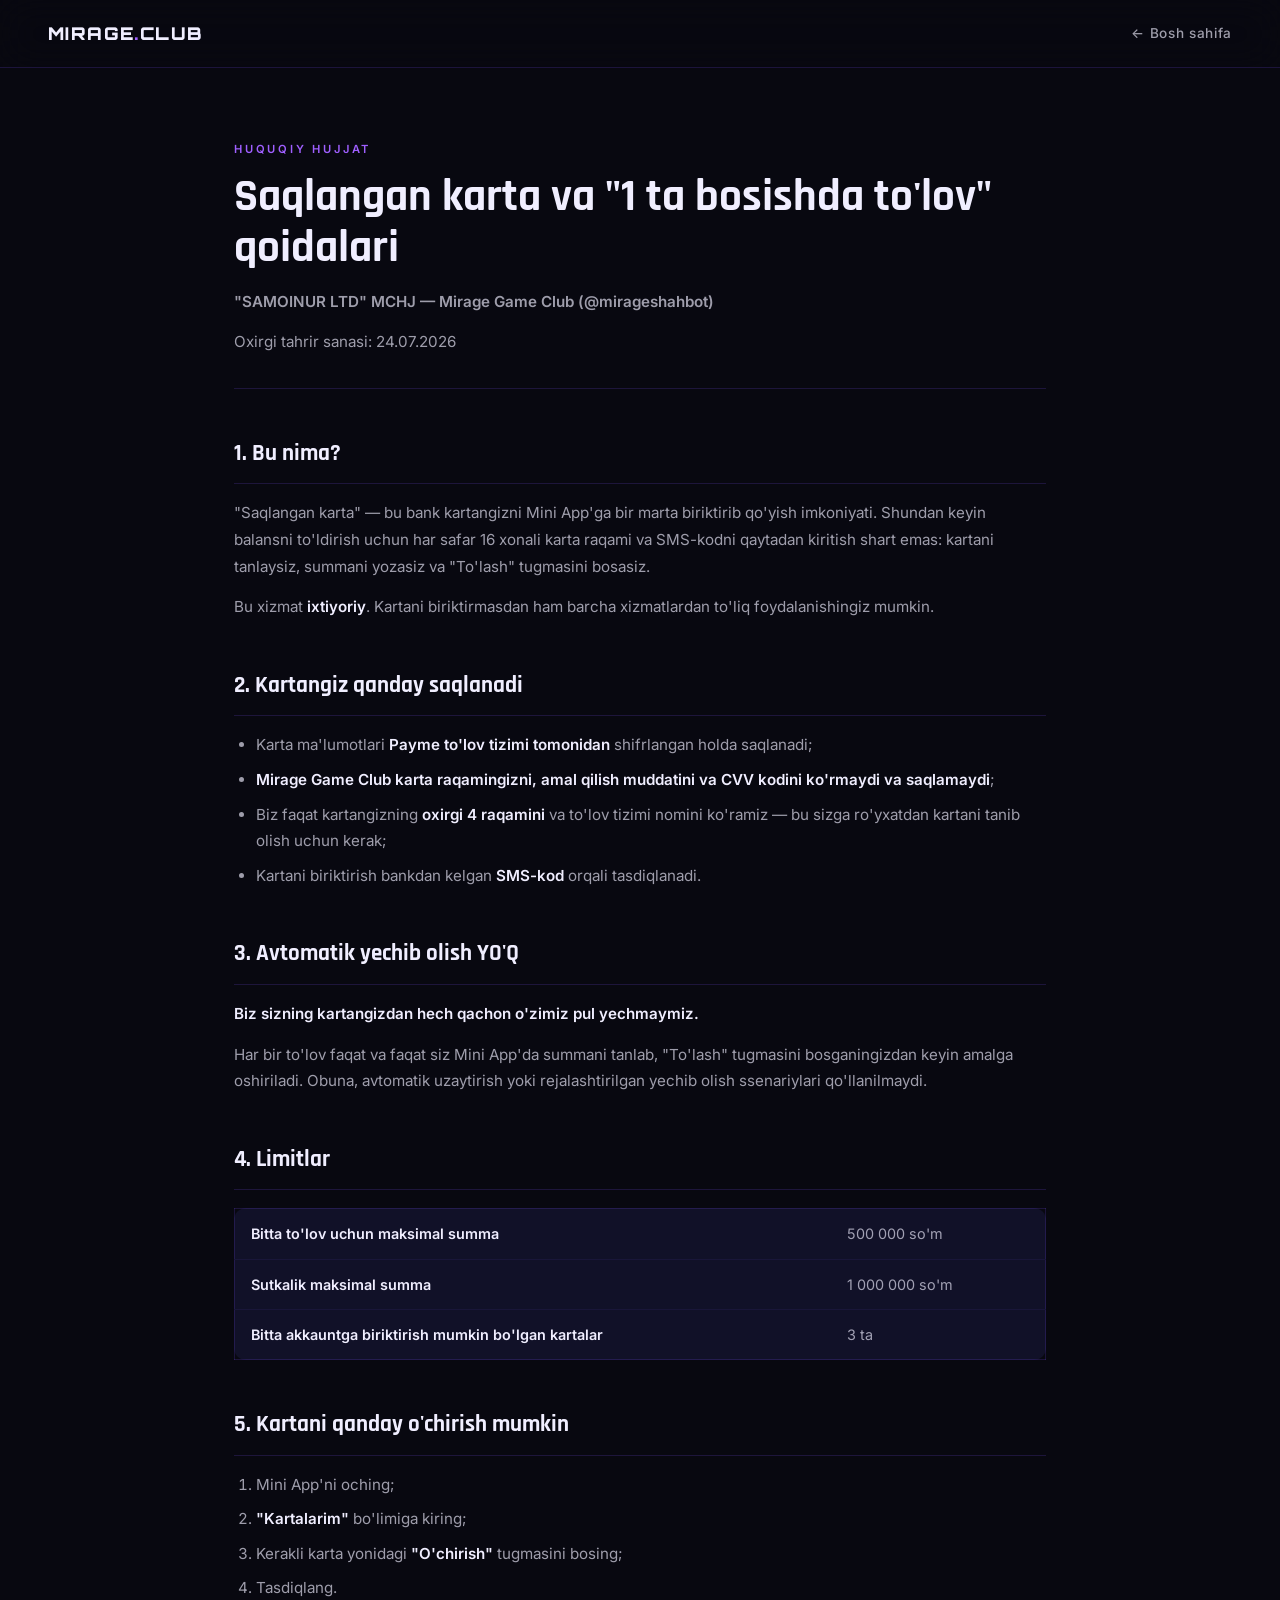
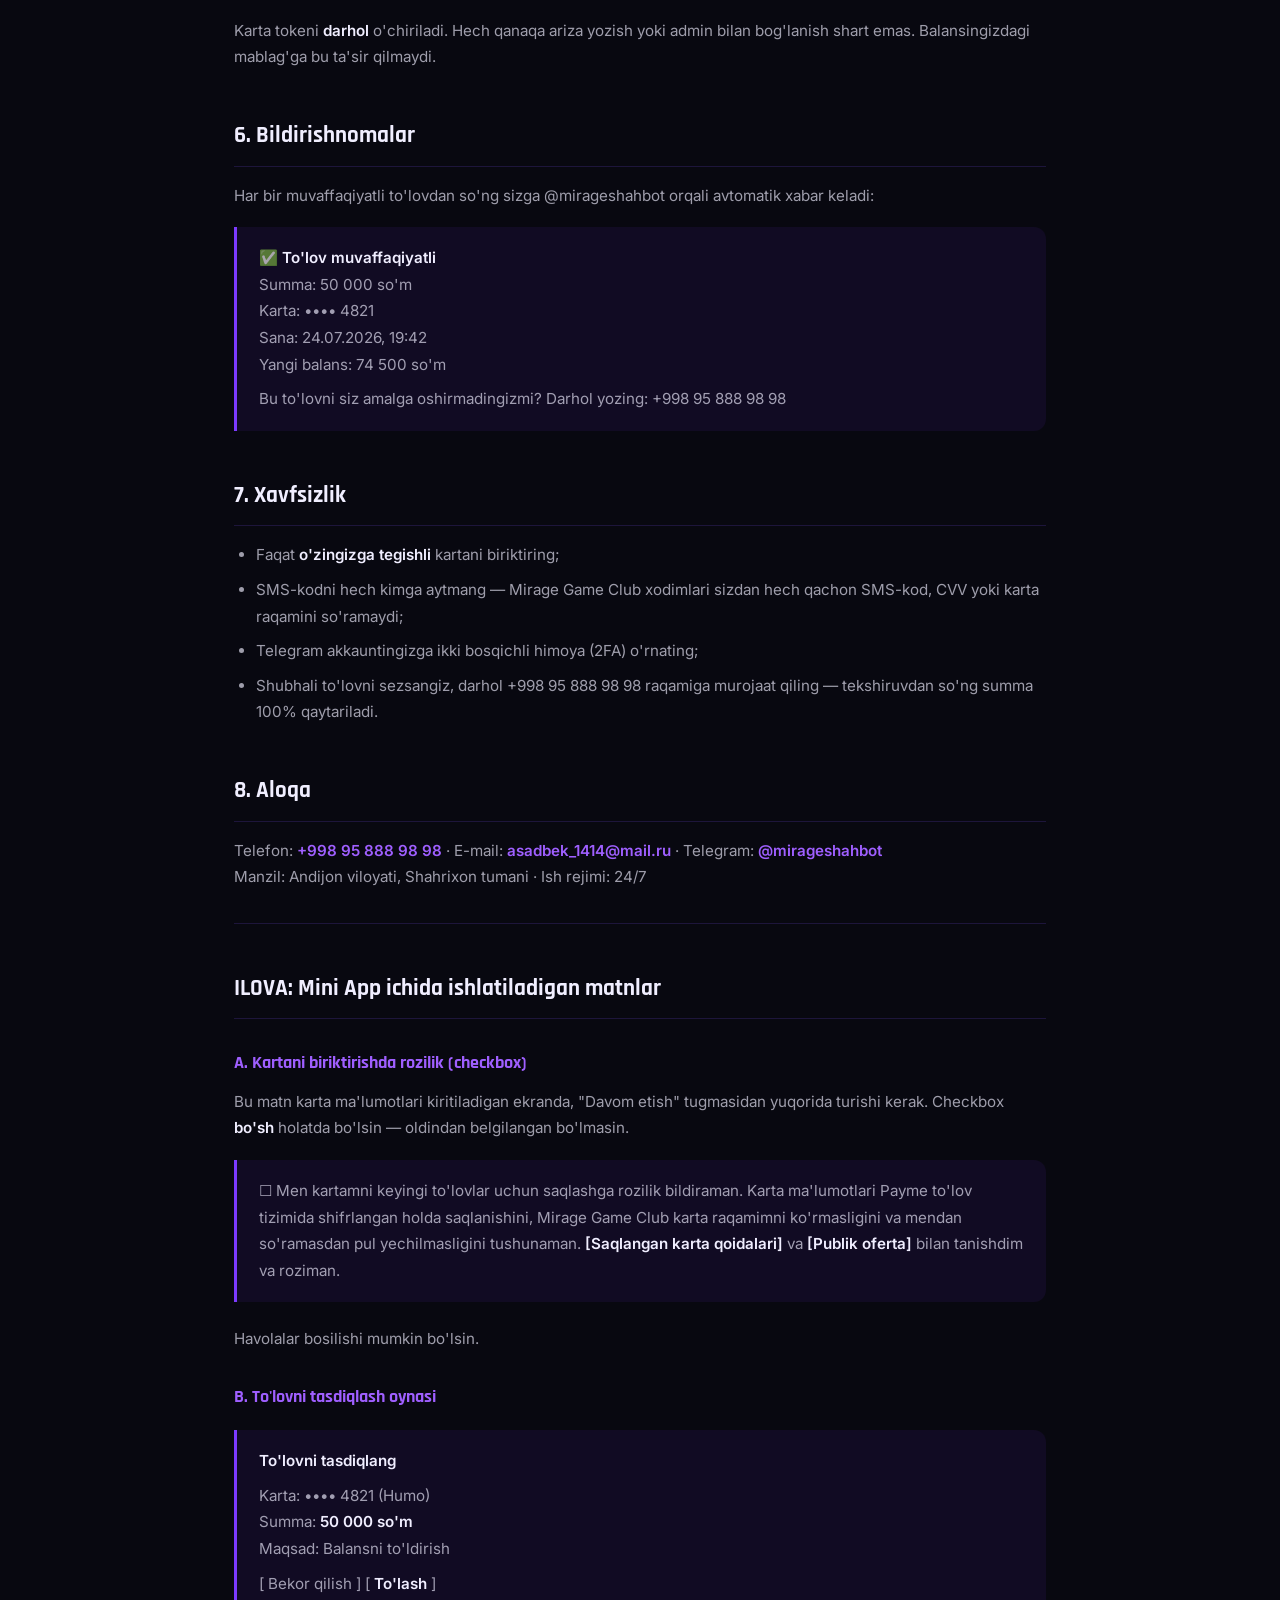
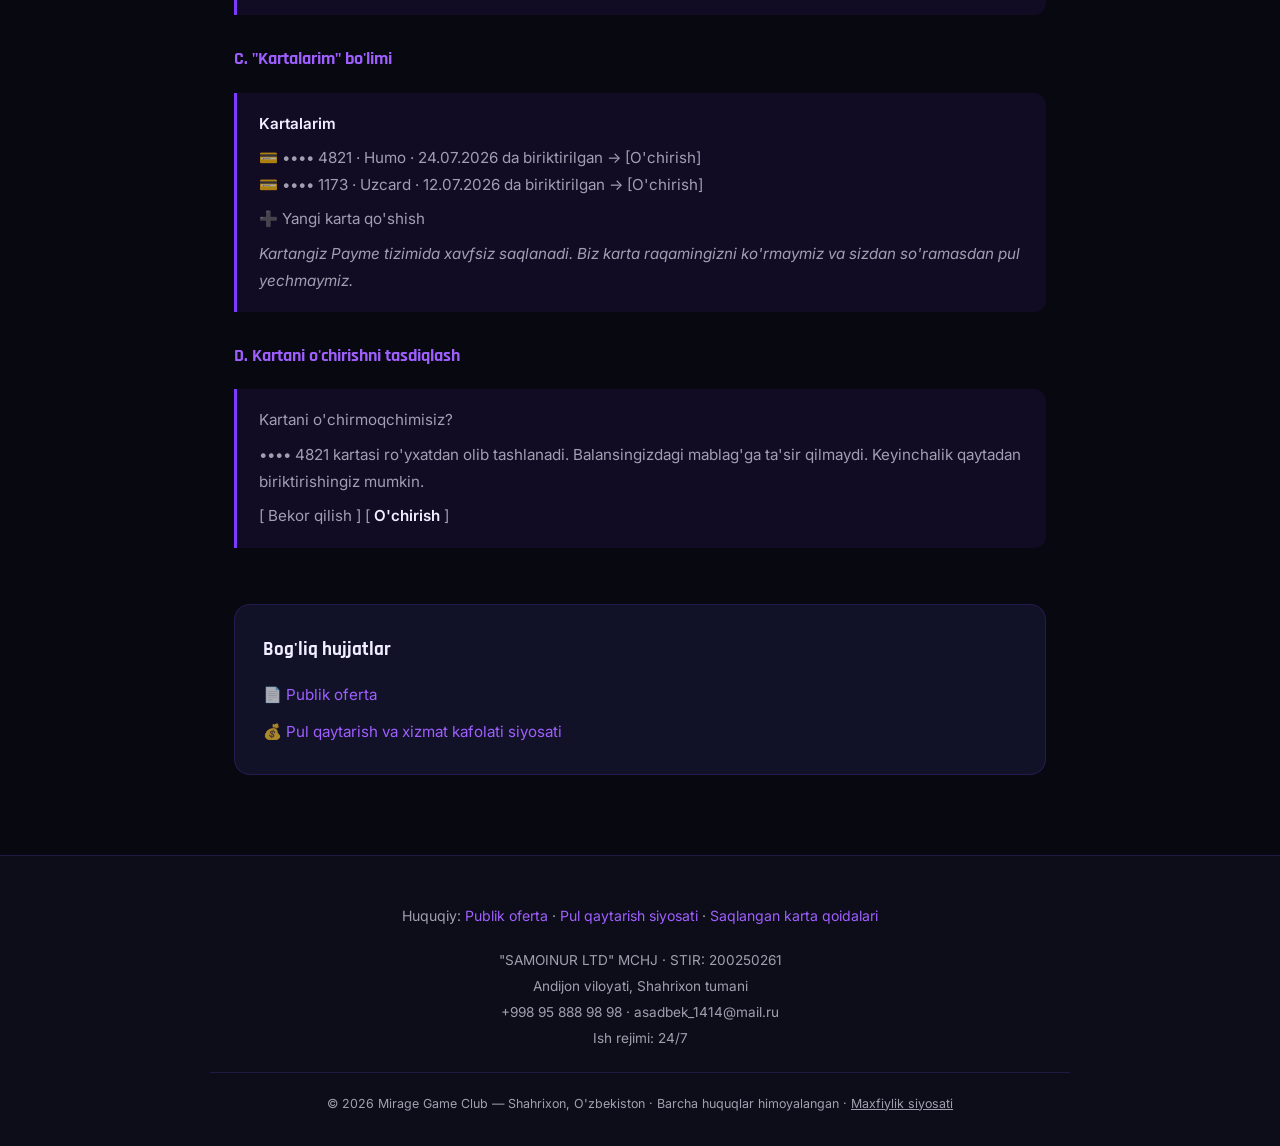
==== karta-qoidalari/index.html @ 08c04ea5 "Add Payme-required legal pages and site-wide footer requisites Adds /oferta, /qaytarish, /karta-qoid" ====
<!DOCTYPE html>
<html lang="uz">
<head>
<meta charset="UTF-8">
<meta name="viewport" content="width=device-width, initial-scale=1.0">
<title>Saqlangan karta qoidalari — Mirage Game Club</title>
<meta name="description" content="Mirage Game Club (SAMOINUR LTD MChJ) saqlangan karta va 1 ta bosishda to'lov qoidalari: karta qanday saqlanadi, limitlar, kartani o'chirish va xavfsizlik.">
<link rel="canonical" href="https://miragegameclub.uz/karta-qoidalari/">
<link rel="stylesheet" href="/legal.css">
</head>
<body>

<nav class="legal-nav">
  <a href="/" class="nav-logo">MIRAGE<span>.</span>CLUB</a>
  <a href="/" class="nav-home">← Bosh sahifa</a>
</nav>

<main class="legal-main">
  <div class="section-label">Huquqiy hujjat</div>
  <h1>Saqlangan karta va "1 ta bosishda to'lov" qoidalari</h1>
  <p class="doc-sub">"SAMOINUR LTD" MCHJ — Mirage Game Club (@mirageshahbot)</p>
  <p class="doc-meta">Oxirgi tahrir sanasi: 24.07.2026</p>

  <hr class="doc-divider">

  <h2>1. Bu nima?</h2>
  <p>"Saqlangan karta" — bu bank kartangizni Mini App'ga bir marta biriktirib qo'yish imkoniyati. Shundan keyin balansni to'ldirish uchun har safar 16 xonali karta raqami va SMS-kodni qaytadan kiritish shart emas: kartani tanlaysiz, summani yozasiz va "To'lash" tugmasini bosasiz.</p>
  <p>Bu xizmat <strong>ixtiyoriy</strong>. Kartani biriktirmasdan ham barcha xizmatlardan to'liq foydalanishingiz mumkin.</p>

  <h2>2. Kartangiz qanday saqlanadi</h2>
  <ul>
    <li>Karta ma'lumotlari <strong>Payme to'lov tizimi tomonidan</strong> shifrlangan holda saqlanadi;</li>
    <li><strong>Mirage Game Club karta raqamingizni, amal qilish muddatini va CVV kodini ko'rmaydi va saqlamaydi</strong>;</li>
    <li>Biz faqat kartangizning <strong>oxirgi 4 raqamini</strong> va to'lov tizimi nomini ko'ramiz — bu sizga ro'yxatdan kartani tanib olish uchun kerak;</li>
    <li>Kartani biriktirish bankdan kelgan <strong>SMS-kod</strong> orqali tasdiqlanadi.</li>
  </ul>

  <h2>3. Avtomatik yechib olish YO'Q</h2>
  <p><strong>Biz sizning kartangizdan hech qachon o'zimiz pul yechmaymiz.</strong></p>
  <p>Har bir to'lov faqat va faqat siz Mini App'da summani tanlab, "To'lash" tugmasini bosganingizdan keyin amalga oshiriladi. Obuna, avtomatik uzaytirish yoki rejalashtirilgan yechib olish ssenariylari qo'llanilmaydi.</p>

  <h2>4. Limitlar</h2>
  <div class="table-scroll">
    <table class="legal-table kv">
      <tbody>
        <tr><td>Bitta to'lov uchun maksimal summa</td><td>500 000 so'm</td></tr>
        <tr><td>Sutkalik maksimal summa</td><td>1 000 000 so'm</td></tr>
        <tr><td>Bitta akkauntga biriktirish mumkin bo'lgan kartalar</td><td>3 ta</td></tr>
      </tbody>
    </table>
  </div>

  <h2>5. Kartani qanday o'chirish mumkin</h2>
  <ol>
    <li>Mini App'ni oching;</li>
    <li><strong>"Kartalarim"</strong> bo'limiga kiring;</li>
    <li>Kerakli karta yonidagi <strong>"O'chirish"</strong> tugmasini bosing;</li>
    <li>Tasdiqlang.</li>
  </ol>
  <p>Karta tokeni <strong>darhol</strong> o'chiriladi. Hech qanaqa ariza yozish yoki admin bilan bog'lanish shart emas. Balansingizdagi mablag'ga bu ta'sir qilmaydi.</p>

  <h2>6. Bildirishnomalar</h2>
  <p>Har bir muvaffaqiyatli to'lovdan so'ng sizga @mirageshahbot orqali avtomatik xabar keladi:</p>
  <blockquote>
    <p>✅ <strong>To'lov muvaffaqiyatli</strong><br>
    Summa: 50 000 so'm<br>
    Karta: •••• 4821<br>
    Sana: 24.07.2026, 19:42<br>
    Yangi balans: 74 500 so'm</p>
    <p>Bu to'lovni siz amalga oshirmadingizmi? Darhol yozing: +998 95 888 98 98</p>
  </blockquote>

  <h2>7. Xavfsizlik</h2>
  <ul>
    <li>Faqat <strong>o'zingizga tegishli</strong> kartani biriktiring;</li>
    <li>SMS-kodni hech kimga aytmang — Mirage Game Club xodimlari sizdan hech qachon SMS-kod, CVV yoki karta raqamini so'ramaydi;</li>
    <li>Telegram akkauntingizga ikki bosqichli himoya (2FA) o'rnating;</li>
    <li>Shubhali to'lovni sezsangiz, darhol +998 95 888 98 98 raqamiga murojaat qiling — tekshiruvdan so'ng summa 100% qaytariladi.</li>
  </ul>

  <h2>8. Aloqa</h2>
  <p>Telefon: <strong><a href="tel:+998958889898">+998 95 888 98 98</a></strong> · E-mail: <strong><a href="mailto:asadbek_1414@mail.ru">asadbek_1414@mail.ru</a></strong> · Telegram: <strong><a href="https://t.me/mirageshahbot" target="_blank" rel="noopener">@mirageshahbot</a></strong><br>
  Manzil: Andijon viloyati, Shahrixon tumani · Ish rejimi: 24/7</p>

  <hr class="doc-divider">

  <h2>ILOVA: Mini App ichida ishlatiladigan matnlar</h2>

  <h3>A. Kartani biriktirishda rozilik (checkbox)</h3>
  <p>Bu matn karta ma'lumotlari kiritiladigan ekranda, "Davom etish" tugmasidan yuqorida turishi kerak. Checkbox <strong>bo'sh</strong> holatda bo'lsin — oldindan belgilangan bo'lmasin.</p>
  <blockquote>
    <p>☐ Men kartamni keyingi to'lovlar uchun saqlashga rozilik bildiraman. Karta ma'lumotlari Payme to'lov tizimida shifrlangan holda saqlanishini, Mirage Game Club karta raqamimni ko'rmasligini va mendan so'ramasdan pul yechilmasligini tushunaman. <strong>[Saqlangan karta qoidalari]</strong> va <strong>[Publik oferta]</strong> bilan tanishdim va roziman.</p>
  </blockquote>
  <p>Havolalar bosilishi mumkin bo'lsin.</p>

  <h3>B. To'lovni tasdiqlash oynasi</h3>
  <blockquote>
    <p><strong>To'lovni tasdiqlang</strong></p>
    <p>Karta: •••• 4821 (Humo)<br>
    Summa: <strong>50 000 so'm</strong><br>
    Maqsad: Balansni to'ldirish</p>
    <p>[ Bekor qilish ] [ <strong>To'lash</strong> ]</p>
  </blockquote>

  <h3>C. "Kartalarim" bo'limi</h3>
  <blockquote>
    <p><strong>Kartalarim</strong></p>
    <p>💳 •••• 4821 · Humo · 24.07.2026 da biriktirilgan → [O'chirish]<br>
    💳 •••• 1173 · Uzcard · 12.07.2026 da biriktirilgan → [O'chirish]</p>
    <p>➕ Yangi karta qo'shish</p>
    <p><em>Kartangiz Payme tizimida xavfsiz saqlanadi. Biz karta raqamingizni ko'rmaymiz va sizdan so'ramasdan pul yechmaymiz.</em></p>
  </blockquote>

  <h3>D. Kartani o'chirishni tasdiqlash</h3>
  <blockquote>
    <p>Kartani o'chirmoqchimisiz?</p>
    <p>•••• 4821 kartasi ro'yxatdan olib tashlanadi. Balansingizdagi mablag'ga ta'sir qilmaydi. Keyinchalik qaytadan biriktirishingiz mumkin.</p>
    <p>[ Bekor qilish ] [ <strong>O'chirish</strong> ]</p>
  </blockquote>

  <div class="related-docs">
    <h2>Bog'liq hujjatlar</h2>
    <ul>
      <li>📄 <a href="/oferta/">Publik oferta</a></li>
      <li>💰 <a href="/qaytarish/">Pul qaytarish va xizmat kafolati siyosati</a></li>
    </ul>
  </div>
</main>

<footer class="site-footer">
  <div class="footer-inner">
    <div class="footer-legal-links">
      Huquqiy: <a href="/oferta/">Publik oferta</a> · <a href="/qaytarish/">Pul qaytarish siyosati</a> · <a href="/karta-qoidalari/">Saqlangan karta qoidalari</a>
    </div>
    <div class="footer-requisites">
      "SAMOINUR LTD" MCHJ · STIR: 200250261<br>
      Andijon viloyati, Shahrixon tumani<br>
      <a href="tel:+998958889898">+998 95 888 98 98</a> · <a href="mailto:asadbek_1414@mail.ru">asadbek_1414@mail.ru</a><br>
      Ish rejimi: 24/7
    </div>
    <div class="footer-bottom">
      © 2026 Mirage Game Club — Shahrixon, O'zbekiston · Barcha huquqlar himoyalangan · <a href="/privacy-policy.html" style="color:var(--muted);text-decoration:underline;">Maxfiylik siyosati</a>
    </div>
  </div>
</footer>

</body>
</html>
---- legal.css ----
@import url('https://fonts.googleapis.com/css2?family=Rajdhani:wght@400;500;600;700&family=Inter:wght@300;400;500;600&family=Orbitron:wght@700;900&display=swap');

:root {
  --black: #080810;
  --dark: #0d0d1a;
  --card: #111128;
  --border: rgba(120,80,255,0.18);
  --neon: #7c3aff;
  --neon-bright: #9f5fff;
  --neon-glow: rgba(124,58,255,0.45);
  --cyan: #00d4ff;
  --white: #f0eeff;
  --muted: rgba(240,238,255,0.65);
  --gold: #ffd166;
}

*, *::before, *::after { box-sizing: border-box; margin: 0; padding: 0; }
html { scroll-behavior: smooth; }
body {
  background: var(--black);
  color: var(--white);
  font-family: 'Inter', sans-serif;
  line-height: 1.75;
  overflow-x: hidden;
}

nav.legal-nav {
  position: fixed; top: 0; left: 0; right: 0; z-index: 100;
  display: flex; align-items: center; justify-content: space-between;
  padding: 18px 48px; backdrop-filter: blur(20px);
  -webkit-backdrop-filter: blur(20px);
  background: rgba(8,8,16,0.75); border-bottom: 1px solid var(--border);
}
.nav-logo {
  font-family: 'Orbitron', monospace; font-size: 1.1rem; font-weight: 900;
  letter-spacing: 0.08em; color: var(--white); text-decoration: none;
}
.nav-logo span { color: var(--neon-bright); }
.nav-home {
  color: var(--muted); text-decoration: none; font-size: 0.85rem;
  font-weight: 500; letter-spacing: 0.05em; transition: color 0.2s;
}
.nav-home:hover { color: var(--white); }

main.legal-main {
  max-width: 860px; margin: 0 auto;
  padding: 140px 24px 80px;
  position: relative; z-index: 2;
}
.section-label {
  font-size: 0.7rem; font-weight: 600; letter-spacing: 0.25em;
  text-transform: uppercase; color: var(--neon-bright); margin-bottom: 12px;
}
.legal-main h1 {
  font-family: 'Rajdhani', sans-serif;
  font-size: clamp(1.8rem, 4.5vw, 2.8rem);
  font-weight: 700; line-height: 1.15; margin-bottom: 14px;
}
.doc-sub { color: var(--white); font-weight: 600; font-size: 1rem; margin-bottom: 18px; }
.doc-meta { color: var(--muted); font-size: 0.88rem; margin-bottom: 6px; }
.doc-divider { border: none; border-top: 1px solid var(--border); margin: 32px 0; }

.legal-main h2 {
  font-family: 'Rajdhani', sans-serif; font-size: 1.45rem; font-weight: 700;
  margin: 44px 0 16px; padding-bottom: 10px;
  border-bottom: 1px solid var(--border);
}
.legal-main h3 {
  font-family: 'Rajdhani', sans-serif; font-size: 1.12rem; font-weight: 700;
  margin: 28px 0 10px; color: var(--neon-bright);
}
.legal-main p { color: var(--muted); font-size: 0.95rem; margin-bottom: 14px; }
.legal-main strong { color: var(--white); font-weight: 600; }
.legal-main ul, .legal-main ol { padding-left: 22px; margin-bottom: 16px; }
.legal-main li { color: var(--muted); font-size: 0.95rem; margin-bottom: 8px; }
.legal-main a { color: var(--neon-bright); text-decoration: none; }
.legal-main a:hover { text-decoration: underline; }

.table-scroll { overflow-x: auto; margin: 18px 0 24px; -webkit-overflow-scrolling: touch; }
.legal-table {
  width: 100%; min-width: 480px; border-collapse: collapse;
  background: var(--card); border: 1px solid var(--border); border-radius: 12px;
}
.legal-table th {
  font-size: 0.72rem; font-weight: 600; letter-spacing: 0.1em;
  text-transform: uppercase; color: var(--neon-bright);
  padding: 12px 16px; text-align: left;
  border-bottom: 1px solid var(--border);
}
.legal-table td {
  font-size: 0.9rem; padding: 12px 16px; color: var(--muted);
  border-bottom: 1px solid rgba(120,80,255,0.08); vertical-align: top;
}
.legal-table tr:last-child td { border-bottom: none; }
.legal-table td:first-child { color: var(--white); }
.legal-table.kv td:first-child { white-space: nowrap; font-weight: 600; }

.legal-main blockquote {
  border-left: 3px solid var(--neon);
  background: rgba(124,58,255,0.08);
  border-radius: 0 12px 12px 0;
  padding: 18px 22px; margin: 18px 0 24px;
}
.legal-main blockquote p { margin-bottom: 8px; }
.legal-main blockquote p:last-child { margin-bottom: 0; }

.related-docs {
  margin-top: 56px; padding: 28px;
  background: var(--card); border: 1px solid var(--border); border-radius: 16px;
}
.related-docs h2 {
  margin: 0 0 16px; padding: 0; border: none;
  font-size: 1.2rem;
}
.related-docs ul { list-style: none; padding: 0; margin: 0; }
.related-docs li { margin-bottom: 10px; }
.related-docs li:last-child { margin-bottom: 0; }

footer.site-footer {
  padding: 48px 24px 32px; background: var(--dark);
  border-top: 1px solid var(--border); position: relative; z-index: 2;
}
.site-footer .footer-inner { max-width: 860px; margin: 0 auto; text-align: center; }
.footer-legal-links { font-size: 0.88rem; color: var(--muted); margin-bottom: 20px; }
.footer-legal-links a { color: var(--neon-bright); text-decoration: none; }
.footer-legal-links a:hover { text-decoration: underline; }
.footer-requisites { font-size: 0.85rem; color: var(--muted); line-height: 1.9; margin-bottom: 20px; }
.footer-requisites a { color: var(--muted); text-decoration: none; }
.footer-requisites a:hover { color: var(--neon-bright); }
.site-footer .footer-bottom {
  border-top: 1px solid var(--border); padding-top: 20px;
  font-size: 0.78rem; color: var(--muted);
}

@media (max-width: 900px) {
  nav.legal-nav { padding: 16px 24px; }
  main.legal-main { padding: 120px 20px 60px; }
}
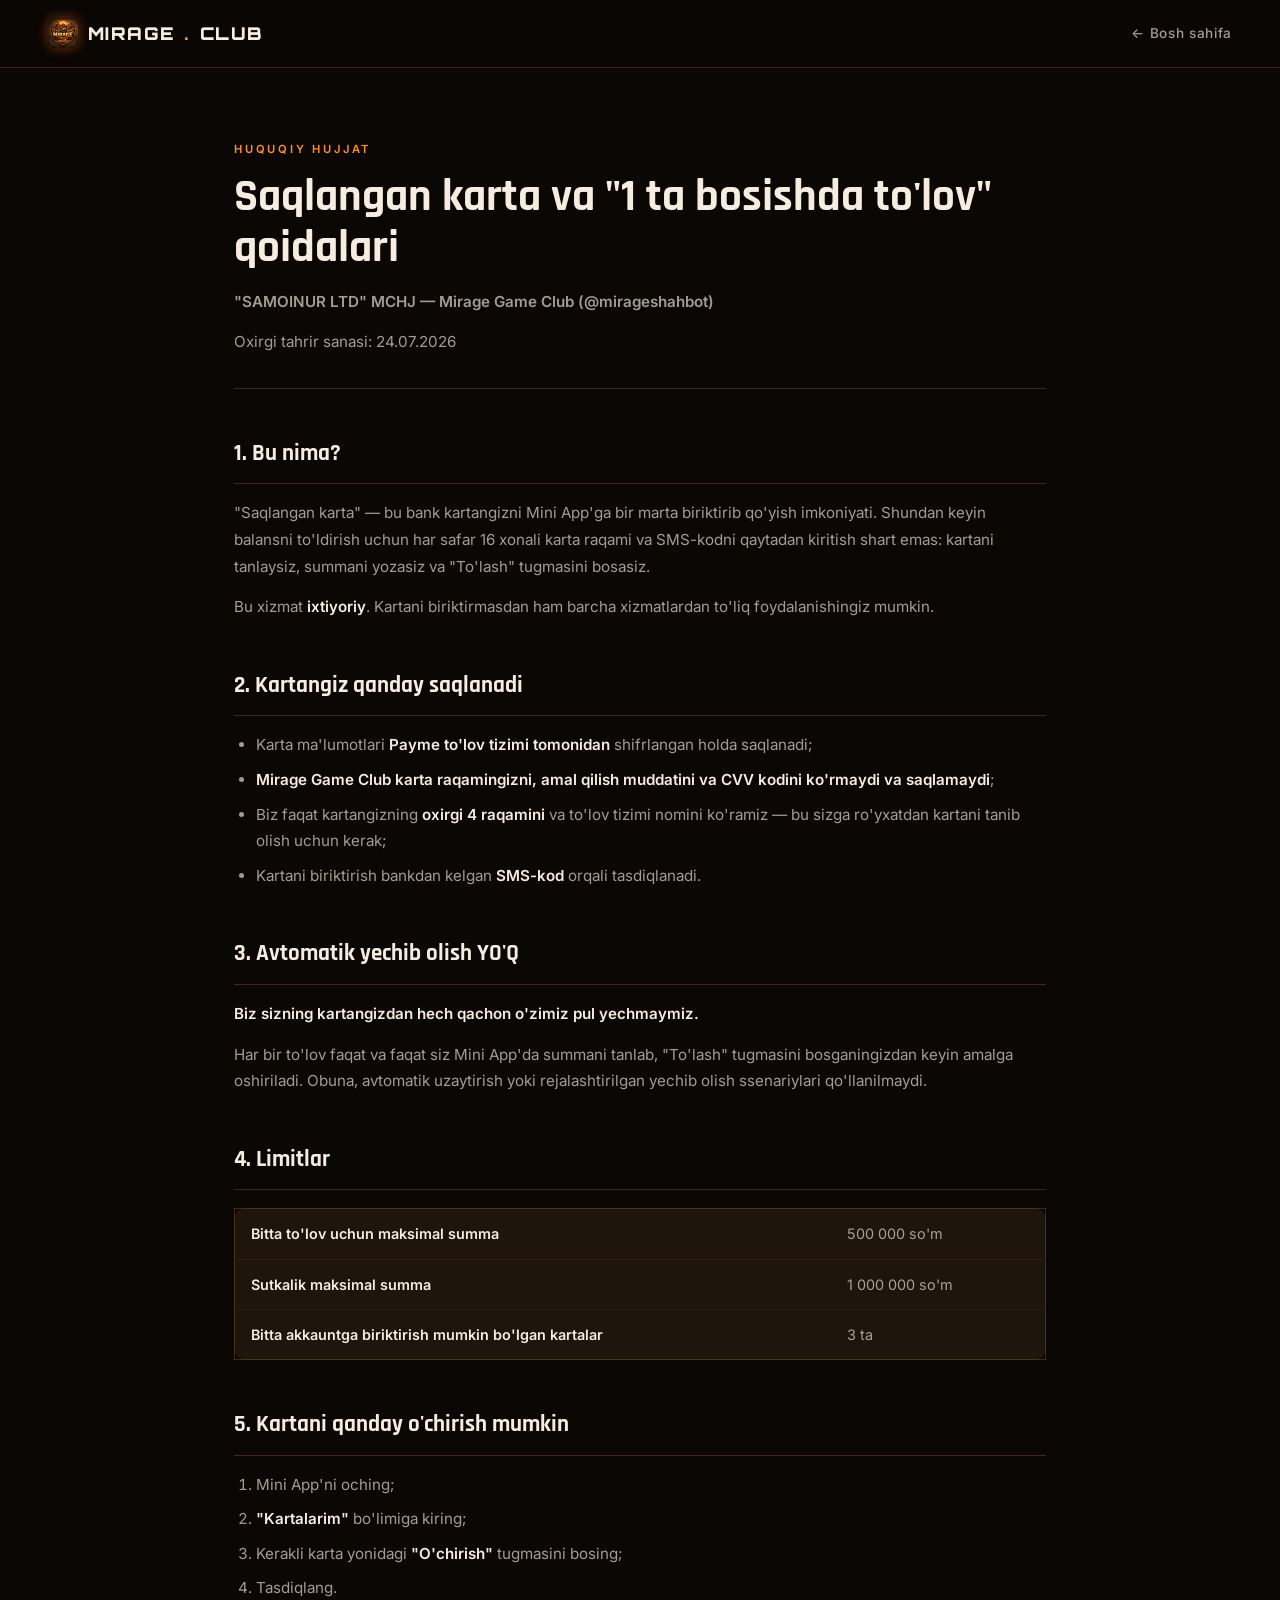
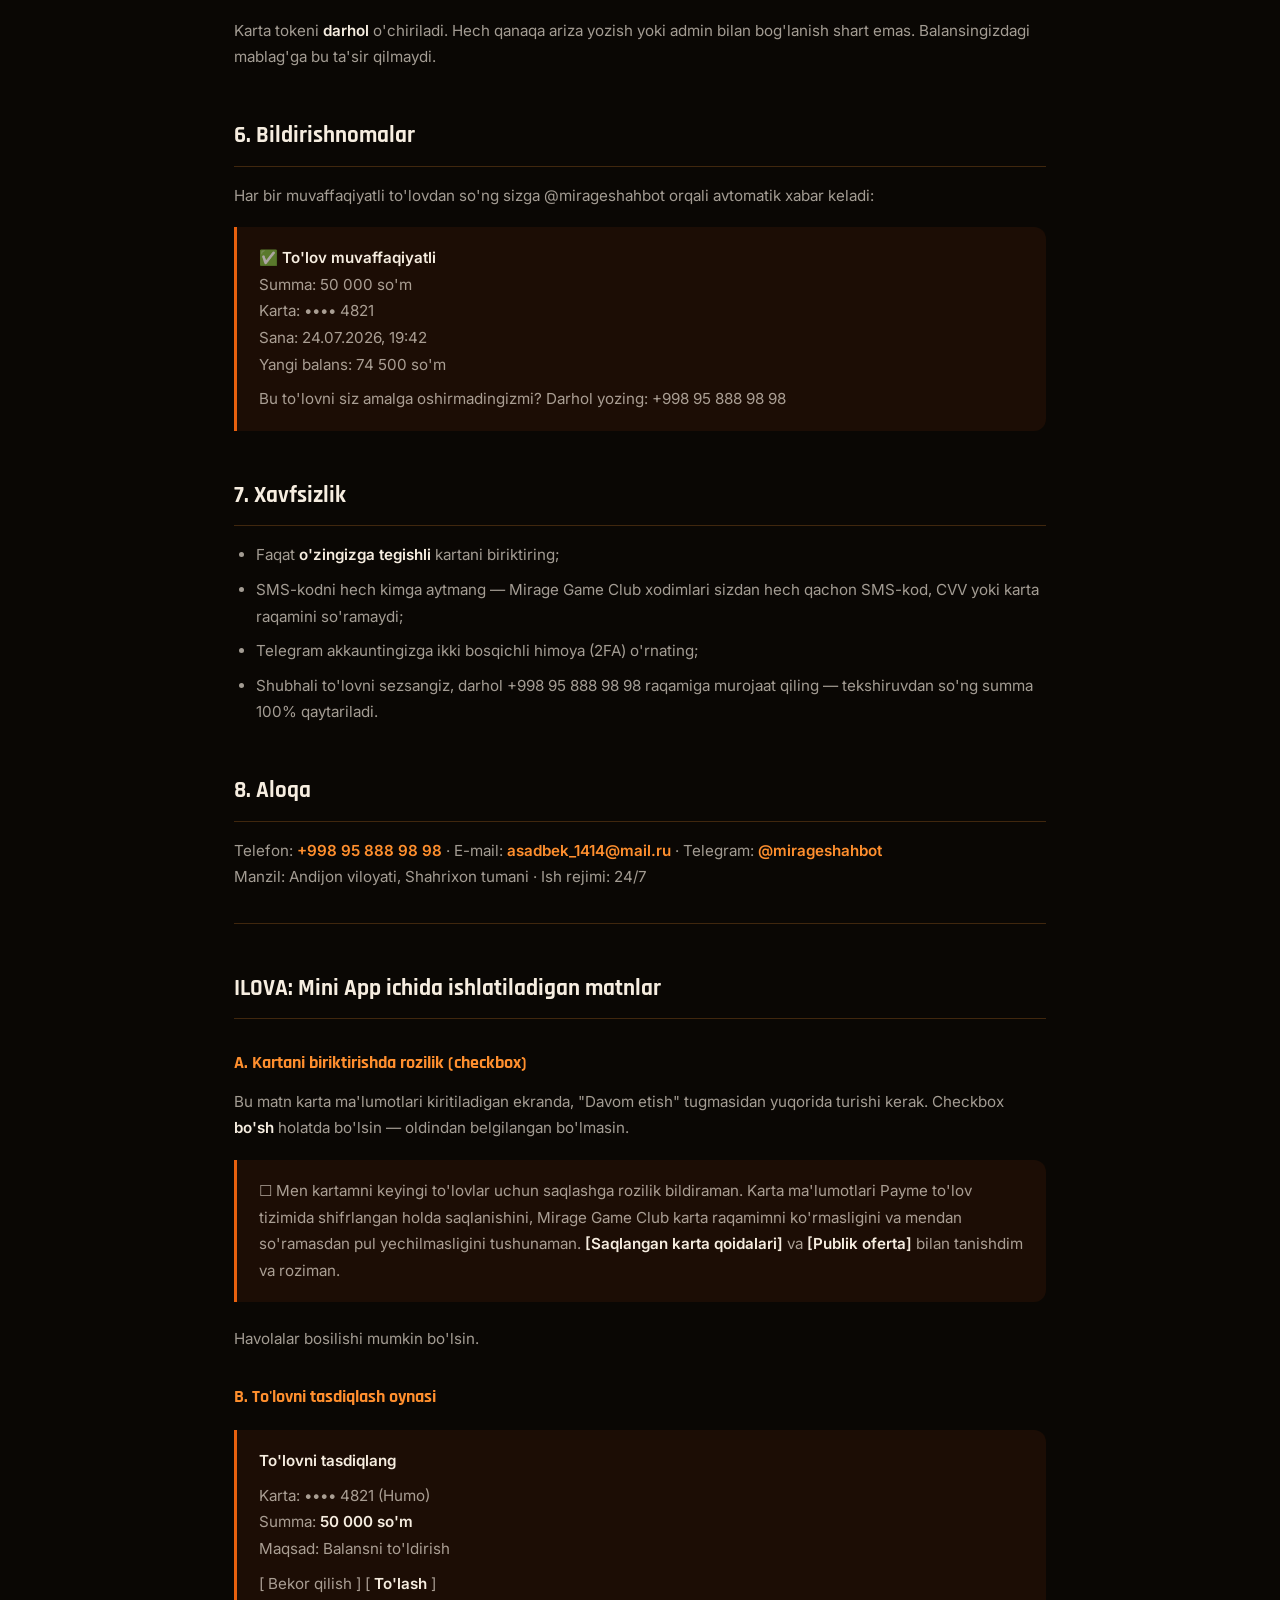
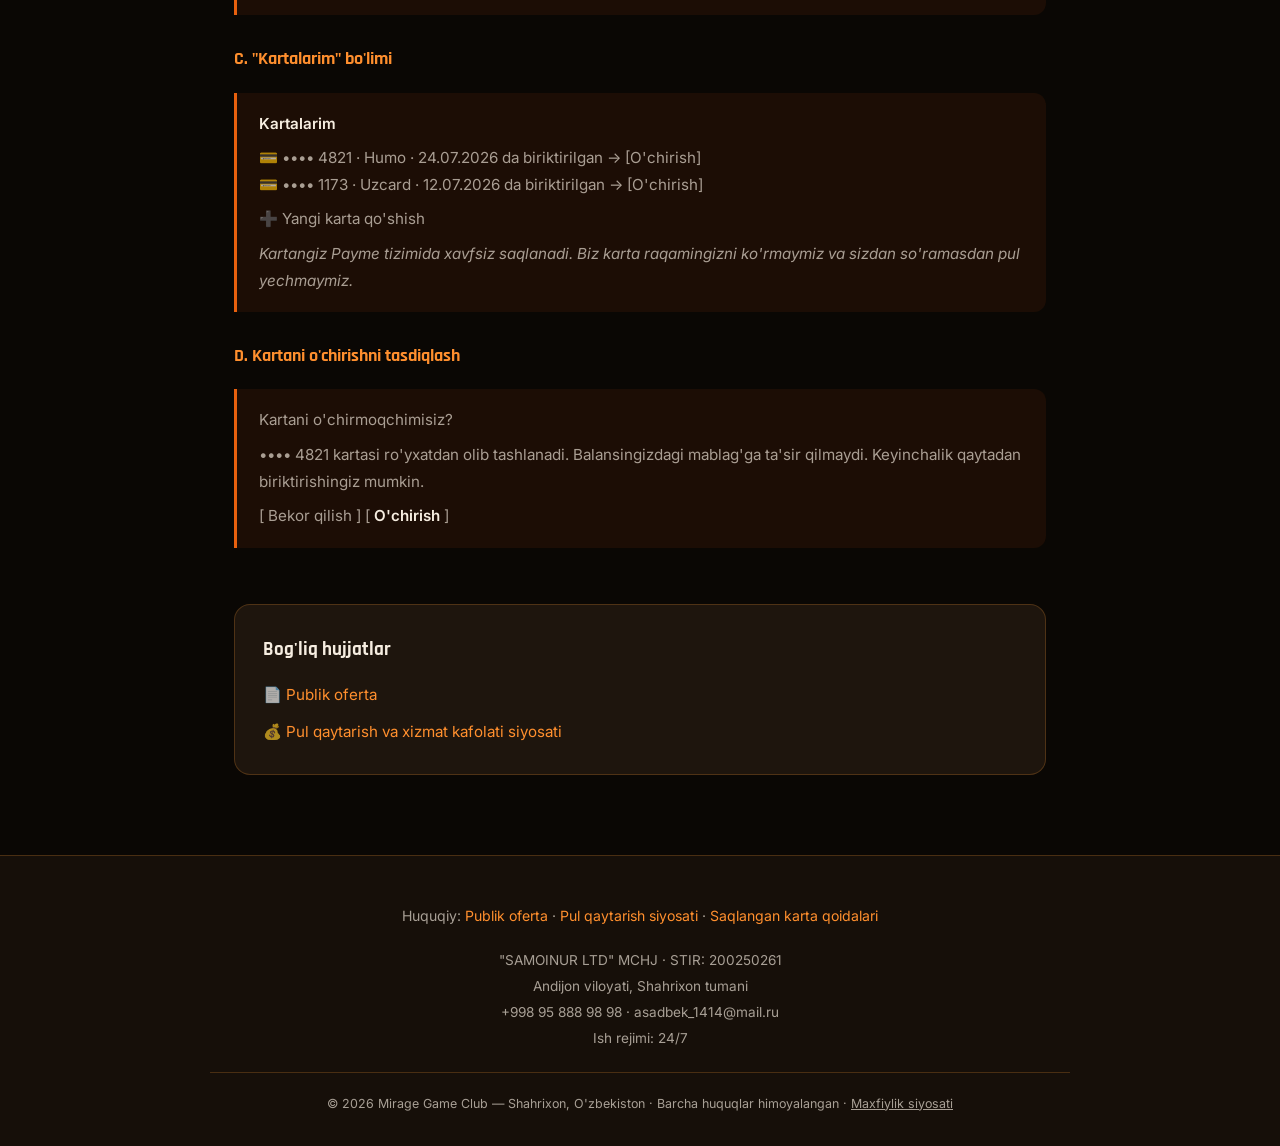
==== commit 985d2107: "Redesign site with amber/black tactical theme matching new logo Recolors the whole site (index.html," ====
--- a/karta-qoidalari/index.html
+++ b/karta-qoidalari/index.html
@@ -11,7 +11,7 @@
 <body>
 
 <nav class="legal-nav">
-  <a href="/" class="nav-logo">MIRAGE<span>.</span>CLUB</a>
+  <a href="/" class="nav-logo"><img src="/assets/logo-96.png" alt="Mirage Game Club" width="30" height="30">MIRAGE<span>.</span>CLUB</a>
   <a href="/" class="nav-home">← Bosh sahifa</a>
 </nav>
 
@@ -139,7 +139,7 @@
       Ish rejimi: 24/7
     </div>
     <div class="footer-bottom">
-      © 2026 Mirage Game Club — Shahrixon, O'zbekiston · Barcha huquqlar himoyalangan · <a href="/privacy-policy.html" style="color:var(--muted);text-decoration:underline;">Maxfiylik siyosati</a>
+      © 2026 Mirage Game Club — Shahrixon, O'zbekiston · Barcha huquqlar himoyalangan · <a href="/maxfiylik-siyosati/" style="color:var(--muted);text-decoration:underline;">Maxfiylik siyosati</a>
     </div>
   </div>
 </footer>
--- a/legal.css
+++ b/legal.css
@@ -1,16 +1,16 @@
-@import url('https://fonts.googleapis.com/css2?family=Rajdhani:wght@400;500;600;700&family=Inter:wght@300;400;500;600&family=Orbitron:wght@700;900&display=swap');
+@import url('https://fonts.googleapis.com/css2?family=Bebas+Neue&family=Rajdhani:wght@400;500;600;700&family=Inter:wght@300;400;500;600&family=Orbitron:wght@700;900&display=swap');
 
 :root {
-  --black: #080810;
-  --dark: #0d0d1a;
-  --card: #111128;
-  --border: rgba(120,80,255,0.18);
-  --neon: #7c3aff;
-  --neon-bright: #9f5fff;
-  --neon-glow: rgba(124,58,255,0.45);
-  --cyan: #00d4ff;
-  --white: #f0eeff;
-  --muted: rgba(240,238,255,0.65);
+  --black: #0a0704;
+  --dark: #160f09;
+  --card: #1e150d;
+  --border: rgba(255,153,51,0.22);
+  --neon: #e8600e;
+  --neon-bright: #ff8f2e;
+  --neon-glow: rgba(232,96,14,0.5);
+  --cyan: #ffb020;
+  --white: #f6ede0;
+  --muted: rgba(246,237,224,0.65);
   --gold: #ffd166;
 }
 
@@ -29,12 +29,14 @@
   display: flex; align-items: center; justify-content: space-between;
   padding: 18px 48px; backdrop-filter: blur(20px);
   -webkit-backdrop-filter: blur(20px);
-  background: rgba(8,8,16,0.75); border-bottom: 1px solid var(--border);
+  background: rgba(10,7,4,0.75); border-bottom: 1px solid var(--border);
 }
 .nav-logo {
+  display: flex; align-items: center; gap: 10px;
   font-family: 'Orbitron', monospace; font-size: 1.1rem; font-weight: 900;
   letter-spacing: 0.08em; color: var(--white); text-decoration: none;
 }
+.nav-logo img { width: 30px; height: 30px; border-radius: 7px; box-shadow: 0 0 12px var(--neon-glow); }
 .nav-logo span { color: var(--neon-bright); }
 .nav-home {
   color: var(--muted); text-decoration: none; font-size: 0.85rem;
@@ -89,7 +91,7 @@
 }
 .legal-table td {
   font-size: 0.9rem; padding: 12px 16px; color: var(--muted);
-  border-bottom: 1px solid rgba(120,80,255,0.08); vertical-align: top;
+  border-bottom: 1px solid rgba(232,96,14,0.08); vertical-align: top;
 }
 .legal-table tr:last-child td { border-bottom: none; }
 .legal-table td:first-child { color: var(--white); }
@@ -97,7 +99,7 @@
 
 .legal-main blockquote {
   border-left: 3px solid var(--neon);
-  background: rgba(124,58,255,0.08);
+  background: rgba(232,96,14,0.08);
   border-radius: 0 12px 12px 0;
   padding: 18px 22px; margin: 18px 0 24px;
 }
